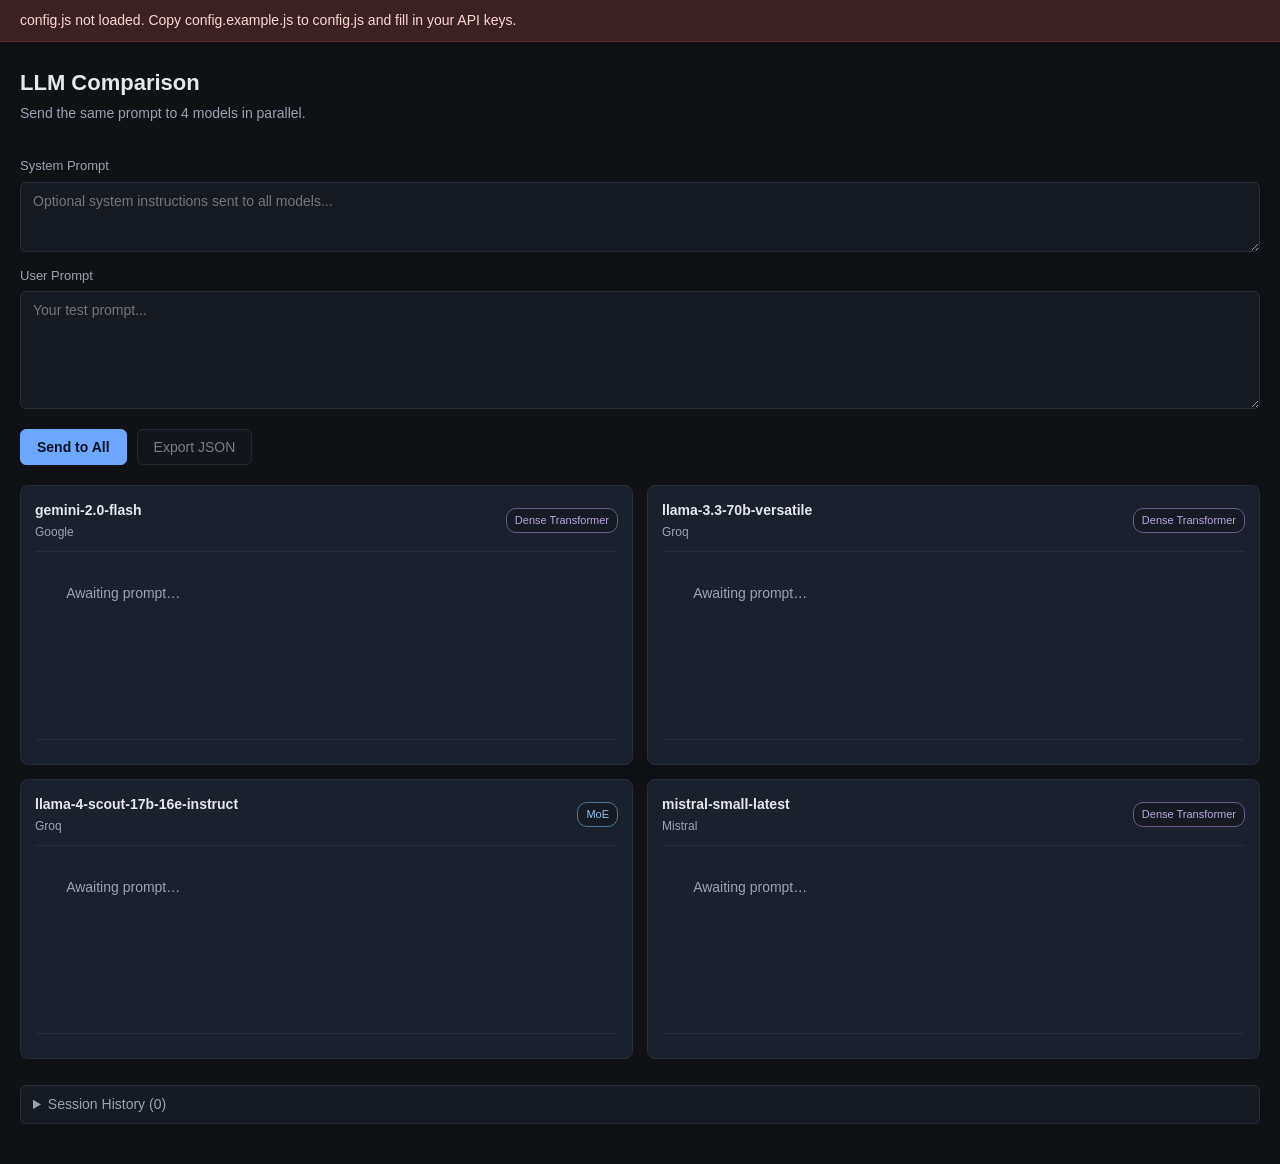
==== index.html @ a9eb1ee5 "claude code" ====
<!DOCTYPE html>
<!-- Serve this through a local server (e.g. VS Code Live Server). Opening as file:// will fail CORS. -->
<html lang="en">
<head>
  <meta charset="UTF-8" />
  <meta name="viewport" content="width=device-width, initial-scale=1.0" />
  <title>LLM Comparison</title>
  <link rel="stylesheet" href="style.css" />
</head>
<body>
  <div id="config-warning" class="config-warning hidden">
    Some API keys are missing in <code>config.js</code>. Fill them in to enable those models.
  </div>

  <header class="app-header">
    <h1>LLM Comparison</h1>
    <p class="subtitle">Send the same prompt to 4 models in parallel.</p>
  </header>

  <main class="container">
    <section class="prompt-area">
      <label for="system-prompt">System Prompt</label>
      <textarea id="system-prompt" rows="3" placeholder="Optional system instructions sent to all models..."></textarea>

      <label for="user-prompt">User Prompt</label>
      <textarea id="user-prompt" rows="6" placeholder="Your test prompt..."></textarea>

      <div class="actions">
        <button id="send-btn" class="primary">Send to All</button>
        <button id="export-btn" class="secondary" disabled>Export JSON</button>
      </div>
    </section>

    <section class="grid" id="response-grid"></section>

    <section class="history">
      <details>
        <summary>Session History (<span id="history-count">0</span>)</summary>
        <ul id="history-list"></ul>
      </details>
    </section>
  </main>

  <script src="config.js"></script>
  <script src="script.js"></script>
</body>
</html>
---- style.css ----
:root {
  --bg: #0f1115;
  --bg-elev: #161a22;
  --bg-card: #1b212c;
  --border: #262d3a;
  --border-strong: #344052;
  --text: #e6e8ee;
  --text-muted: #9aa3b2;
  --accent: #6ea8fe;
  --accent-hover: #8ab8ff;
  --error: #ff6b6b;
  --success: #5dd39e;
  --skeleton: #2a3140;
  --skeleton-shine: #3a4358;
}

* {
  box-sizing: border-box;
}

html, body {
  margin: 0;
  padding: 0;
  background: var(--bg);
  color: var(--text);
  font-family: -apple-system, BlinkMacSystemFont, "Segoe UI", Roboto, Oxygen, Ubuntu, sans-serif;
  font-size: 15px;
  line-height: 1.5;
}

.hidden {
  display: none !important;
}

.config-warning {
  background: #3a2222;
  color: #ffd6d6;
  border-bottom: 1px solid #5a2c2c;
  padding: 10px 20px;
  font-size: 14px;
}

.config-warning code {
  background: rgba(0, 0, 0, 0.3);
  padding: 1px 6px;
  border-radius: 3px;
}

.app-header {
  padding: 24px 20px 8px;
  max-width: 1400px;
  margin: 0 auto;
}

.app-header h1 {
  margin: 0;
  font-size: 22px;
  font-weight: 600;
}

.subtitle {
  margin: 4px 0 0;
  color: var(--text-muted);
  font-size: 14px;
}

.container {
  max-width: 1400px;
  margin: 0 auto;
  padding: 16px 20px 40px;
}

.prompt-area {
  display: flex;
  flex-direction: column;
  gap: 6px;
  margin-bottom: 20px;
}

.prompt-area label {
  font-size: 13px;
  color: var(--text-muted);
  margin-top: 8px;
}

textarea {
  width: 100%;
  background: var(--bg-elev);
  color: var(--text);
  border: 1px solid var(--border);
  border-radius: 6px;
  padding: 10px 12px;
  font-family: inherit;
  font-size: 14px;
  resize: vertical;
}

textarea:focus {
  outline: none;
  border-color: var(--accent);
}

.actions {
  display: flex;
  gap: 10px;
  margin-top: 14px;
}

button {
  cursor: pointer;
  border-radius: 6px;
  padding: 9px 16px;
  font-size: 14px;
  font-family: inherit;
  border: 1px solid var(--border-strong);
  transition: background 0.15s, border-color 0.15s;
}

button:disabled {
  opacity: 0.5;
  cursor: not-allowed;
}

button.primary {
  background: var(--accent);
  color: #0a1024;
  border-color: var(--accent);
  font-weight: 600;
}

button.primary:hover:not(:disabled) {
  background: var(--accent-hover);
  border-color: var(--accent-hover);
}

button.secondary {
  background: var(--bg-elev);
  color: var(--text);
}

button.secondary:hover:not(:disabled) {
  background: var(--bg-card);
  border-color: var(--accent);
}

.grid {
  display: grid;
  grid-template-columns: 1fr 1fr;
  gap: 14px;
}

@media (max-width: 800px) {
  .grid {
    grid-template-columns: 1fr;
  }
}

.card {
  background: var(--bg-card);
  border: 1px solid var(--border);
  border-radius: 8px;
  padding: 14px;
  display: flex;
  flex-direction: column;
  min-height: 280px;
}

.card-header {
  display: flex;
  justify-content: space-between;
  align-items: center;
  gap: 8px;
  margin-bottom: 10px;
  padding-bottom: 10px;
  border-bottom: 1px solid var(--border);
}

.card-title {
  display: flex;
  flex-direction: column;
  gap: 2px;
  min-width: 0;
}

.card-model {
  font-size: 14px;
  font-weight: 600;
  white-space: nowrap;
  overflow: hidden;
  text-overflow: ellipsis;
}

.card-provider {
  font-size: 12px;
  color: var(--text-muted);
}

.badge {
  font-size: 11px;
  padding: 3px 8px;
  border-radius: 10px;
  background: var(--bg-elev);
  border: 1px solid var(--border-strong);
  color: var(--text-muted);
  white-space: nowrap;
  flex-shrink: 0;
}

.badge.moe {
  border-color: #4a7a9c;
  color: #8fc1e8;
}

.badge.dense {
  border-color: #6a5a8c;
  color: #b9a8e0;
}

.card-body {
  flex: 1;
  max-height: 380px;
  overflow-y: auto;
  font-size: 14px;
  white-space: pre-wrap;
  word-wrap: break-word;
}

.card-body.error {
  color: var(--error);
}

.card-footer {
  margin-top: 10px;
  padding-top: 10px;
  border-top: 1px solid var(--border);
  font-size: 12px;
  color: var(--text-muted);
  display: flex;
  justify-content: space-between;
}

.skeleton {
  display: flex;
  flex-direction: column;
  gap: 8px;
}

.skeleton-line {
  height: 12px;
  border-radius: 4px;
  background: linear-gradient(90deg, var(--skeleton) 0%, var(--skeleton-shine) 50%, var(--skeleton) 100%);
  background-size: 200% 100%;
  animation: shine 1.4s infinite;
}

.skeleton-line:nth-child(1) { width: 90%; }
.skeleton-line:nth-child(2) { width: 75%; }
.skeleton-line:nth-child(3) { width: 95%; }
.skeleton-line:nth-child(4) { width: 60%; }
.skeleton-line:nth-child(5) { width: 80%; }

@keyframes shine {
  0% { background-position: 200% 0; }
  100% { background-position: -200% 0; }
}

.history {
  margin-top: 26px;
}

.history details {
  background: var(--bg-elev);
  border: 1px solid var(--border);
  border-radius: 6px;
  padding: 8px 12px;
}

.history summary {
  cursor: pointer;
  font-size: 14px;
  color: var(--text-muted);
  user-select: none;
}

.history summary:hover {
  color: var(--text);
}

#history-list {
  list-style: none;
  margin: 10px 0 4px;
  padding: 0;
  display: flex;
  flex-direction: column;
  gap: 6px;
}

.history-item {
  background: var(--bg-card);
  border: 1px solid var(--border);
  border-radius: 5px;
  padding: 8px 10px;
  cursor: pointer;
  font-size: 13px;
  transition: border-color 0.15s;
}

.history-item:hover {
  border-color: var(--accent);
}

.history-prompt {
  color: var(--text);
  margin-bottom: 4px;
  white-space: nowrap;
  overflow: hidden;
  text-overflow: ellipsis;
}

.history-meta {
  color: var(--text-muted);
  font-size: 12px;
  display: flex;
  gap: 10px;
}

.tag-ok {
  color: var(--success);
}

.tag-fail {
  color: var(--error);
}
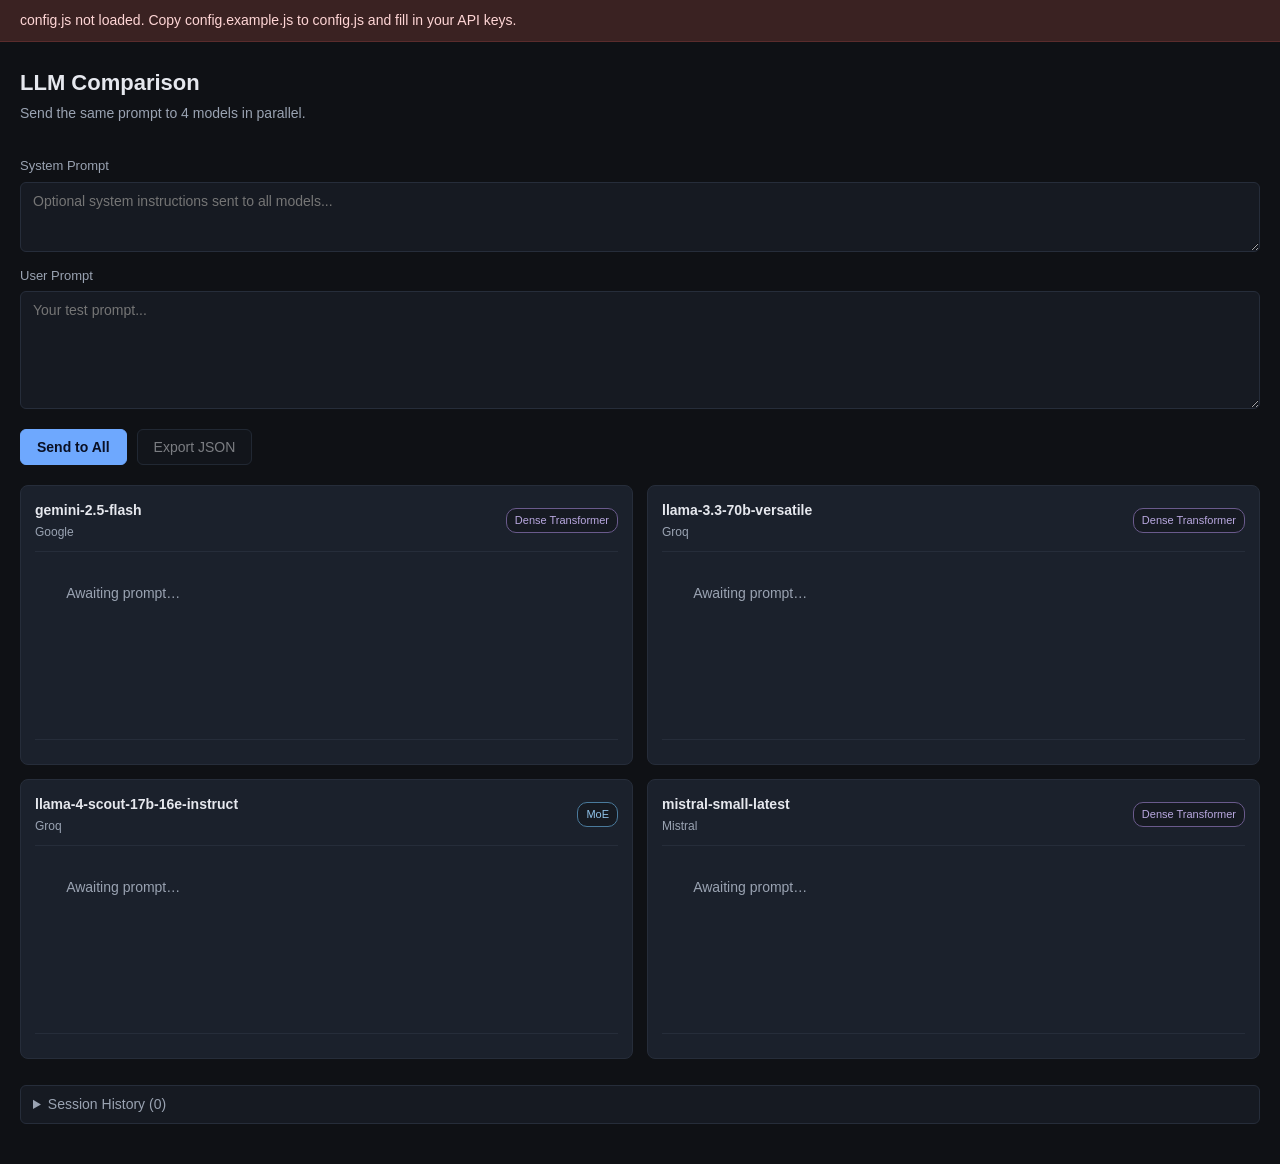
==== commit 3e7265a8: "added comments" ====
--- a/index.html
+++ b/index.html
@@ -1,5 +1,14 @@
 <!DOCTYPE html>
-<!-- Serve this through a local server (e.g. VS Code Live Server). Opening as file:// will fail CORS. -->
+<!--
+  LLM Comparison Interface
+
+  Sends the same system + user prompt to four LLMs in parallel and shows their
+  responses side by side.
+
+  IMPORTANT: Serve this through a local server (e.g. VS Code Live Server).
+  Opening as file:// will fail because browsers block fetch() on file URLs and
+  the API responses depend on CORS, which file:// doesn't satisfy.
+-->
 <html lang="en">
 <head>
   <meta charset="UTF-8" />
@@ -8,31 +17,40 @@
   <link rel="stylesheet" href="style.css" />
 </head>
 <body>
+  <!-- Banner shown only if config.js is missing keys. Toggled by validateConfig() in script.js. -->
   <div id="config-warning" class="config-warning hidden">
     Some API keys are missing in <code>config.js</code>. Fill them in to enable those models.
   </div>
 
+  <!-- Page title and subtitle. -->
   <header class="app-header">
     <h1>LLM Comparison</h1>
     <p class="subtitle">Send the same prompt to 4 models in parallel.</p>
   </header>
 
   <main class="container">
+    <!-- Prompt inputs and action buttons. -->
     <section class="prompt-area">
+      <!-- System prompt: shapes the model's role/tone. Optional. -->
       <label for="system-prompt">System Prompt</label>
       <textarea id="system-prompt" rows="3" placeholder="Optional system instructions sent to all models..."></textarea>
 
+      <!-- User prompt: the actual question/task. Required. -->
       <label for="user-prompt">User Prompt</label>
       <textarea id="user-prompt" rows="6" placeholder="Your test prompt..."></textarea>
 
       <div class="actions">
+        <!-- Fires all four model requests via Promise.all. -->
         <button id="send-btn" class="primary">Send to All</button>
+        <!-- Disabled until at least one run has completed. Downloads lastRun as JSON. -->
         <button id="export-btn" class="secondary" disabled>Export JSON</button>
       </div>
     </section>
 
+    <!-- Response grid: one card per model, populated by buildGrid() in script.js. -->
     <section class="grid" id="response-grid"></section>
 
+    <!-- Collapsible session history. Each click on an item restores that run. -->
     <section class="history">
       <details>
         <summary>Session History (<span id="history-count">0</span>)</summary>
@@ -41,6 +59,10 @@
     </section>
   </main>
 
+  <!--
+    Load order matters: config.js defines the global CONFIG object that
+    script.js reads on DOMContentLoaded, so it must come first.
+  -->
   <script src="config.js"></script>
   <script src="script.js"></script>
 </body>
--- a/style.css
+++ b/style.css
@@ -1,23 +1,32 @@
+/* ============================================================================
+   THEME VARIABLES
+   
+   All colors live here so the whole UI can be re-themed by editing one block.
+   The app is dark-mode-only; if you want a light theme, override these vars
+   inside a `@media (prefers-color-scheme: light)` block.
+   ========================================================================== */
 :root {
-  --bg: #0f1115;
-  --bg-elev: #161a22;
-  --bg-card: #1b212c;
-  --border: #262d3a;
-  --border-strong: #344052;
+  --bg: #0f1115;             /* page background */
+  --bg-elev: #161a22;        /* slightly elevated surfaces (textareas, history) */
+  --bg-card: #1b212c;        /* response cards */
+  --border: #262d3a;         /* default border */
+  --border-strong: #344052;  /* hover/focus borders */
   --text: #e6e8ee;
   --text-muted: #9aa3b2;
-  --accent: #6ea8fe;
+  --accent: #6ea8fe;         /* primary button + focus ring */
   --accent-hover: #8ab8ff;
   --error: #ff6b6b;
   --success: #5dd39e;
-  --skeleton: #2a3140;
-  --skeleton-shine: #3a4358;
-}
-
+  --skeleton: #2a3140;       /* base color of skeleton bars */
+  --skeleton-shine: #3a4358; /* highlight band that sweeps across them */
+}
+
+/* Reset: predictable box sizing across the whole tree. */
 * {
   box-sizing: border-box;
 }
 
+/* Body baseline: fonts, colors, line-height. */
 html, body {
   margin: 0;
   padding: 0;
@@ -28,10 +37,15 @@
   line-height: 1.5;
 }
 
+/* Utility class — added/removed by JS to show/hide elements. */
 .hidden {
   display: none !important;
 }
 
+/* ============================================================================
+   CONFIG WARNING BANNER
+   Shown only when API keys are missing. Toggled via .hidden in script.js.
+   ========================================================================== */
 .config-warning {
   background: #3a2222;
   color: #ffd6d6;
@@ -46,6 +60,9 @@
   border-radius: 3px;
 }
 
+/* ============================================================================
+   HEADER + LAYOUT CONTAINER
+   ========================================================================== */
 .app-header {
   padding: 24px 20px 8px;
   max-width: 1400px;
@@ -70,6 +87,9 @@
   padding: 16px 20px 40px;
 }
 
+/* ============================================================================
+   PROMPT INPUTS
+   ========================================================================== */
 .prompt-area {
   display: flex;
   flex-direction: column;
@@ -92,7 +112,7 @@
   padding: 10px 12px;
   font-family: inherit;
   font-size: 14px;
-  resize: vertical;
+  resize: vertical; /* allow vertical drag, but not horizontal */
 }
 
 textarea:focus {
@@ -100,6 +120,11 @@
   border-color: var(--accent);
 }
 
+/* ============================================================================
+   BUTTONS
+   .primary = Send to All (filled accent)
+   .secondary = Export JSON (outlined)
+   ========================================================================== */
 .actions {
   display: flex;
   gap: 10px;
@@ -143,6 +168,10 @@
   border-color: var(--accent);
 }
 
+/* ============================================================================
+   RESPONSE GRID
+   2x2 on wide screens, collapses to a single column under 800px.
+   ========================================================================== */
 .grid {
   display: grid;
   grid-template-columns: 1fr 1fr;
@@ -155,6 +184,11 @@
   }
 }
 
+/* ============================================================================
+   CARD
+   One per model. Header shows name + provider + architecture badge; body holds
+   the response (or skeleton/error); footer shows OK/Failed status and timing.
+   ========================================================================== */
 .card {
   background: var(--bg-card);
   border: 1px solid var(--border);
@@ -179,7 +213,7 @@
   display: flex;
   flex-direction: column;
   gap: 2px;
-  min-width: 0;
+  min-width: 0; /* allows overflow ellipsis on flex child */
 }
 
 .card-model {
@@ -195,6 +229,7 @@
   color: var(--text-muted);
 }
 
+/* Architecture badge — color-coded by .moe / .dense modifier. */
 .badge {
   font-size: 11px;
   padding: 3px 8px;
@@ -216,12 +251,13 @@
   color: #b9a8e0;
 }
 
+/* Card body: scrollable, preserves whitespace from the model output. */
 .card-body {
   flex: 1;
   max-height: 380px;
   overflow-y: auto;
   font-size: 14px;
-  white-space: pre-wrap;
+  white-space: pre-wrap; /* preserve newlines but wrap long lines */
   word-wrap: break-word;
 }
 
@@ -229,6 +265,7 @@
   color: var(--error);
 }
 
+/* Card footer: status + elapsed time, on opposite ends. */
 .card-footer {
   margin-top: 10px;
   padding-top: 10px;
@@ -239,6 +276,11 @@
   justify-content: space-between;
 }
 
+/* ============================================================================
+   SKELETON LOADER
+   Shimmer animation: a brighter band slides across a dim base via animated
+   background-position. Each line gets a slightly different width for variety.
+   ========================================================================== */
 .skeleton {
   display: flex;
   flex-direction: column;
@@ -248,11 +290,14 @@
 .skeleton-line {
   height: 12px;
   border-radius: 4px;
+  /* Three-stop gradient: dim → bright → dim. We animate background-position
+     to slide the bright band from right to left across the bar. */
   background: linear-gradient(90deg, var(--skeleton) 0%, var(--skeleton-shine) 50%, var(--skeleton) 100%);
   background-size: 200% 100%;
   animation: shine 1.4s infinite;
 }
 
+/* Vary widths so the skeleton looks like real paragraph text, not a table. */
 .skeleton-line:nth-child(1) { width: 90%; }
 .skeleton-line:nth-child(2) { width: 75%; }
 .skeleton-line:nth-child(3) { width: 95%; }
@@ -260,10 +305,14 @@
 .skeleton-line:nth-child(5) { width: 80%; }
 
 @keyframes shine {
-  0% { background-position: 200% 0; }
+  0%   { background-position: 200% 0; }
   100% { background-position: -200% 0; }
 }
 
+/* ============================================================================
+   SESSION HISTORY
+   <details>/<summary> for native collapse, with custom items underneath.
+   ========================================================================== */
 .history {
   margin-top: 26px;
 }
@@ -295,6 +344,7 @@
   gap: 6px;
 }
 
+/* Individual history item — clickable, restores that run on click. */
 .history-item {
   background: var(--bg-card);
   border: 1px solid var(--border);
@@ -309,6 +359,7 @@
   border-color: var(--accent);
 }
 
+/* Truncated user prompt preview (full text lives in JS state). */
 .history-prompt {
   color: var(--text);
   margin-bottom: 4px;
@@ -324,6 +375,7 @@
   gap: 10px;
 }
 
+/* Status tags reused in card footers and history rows. */
 .tag-ok {
   color: var(--success);
 }
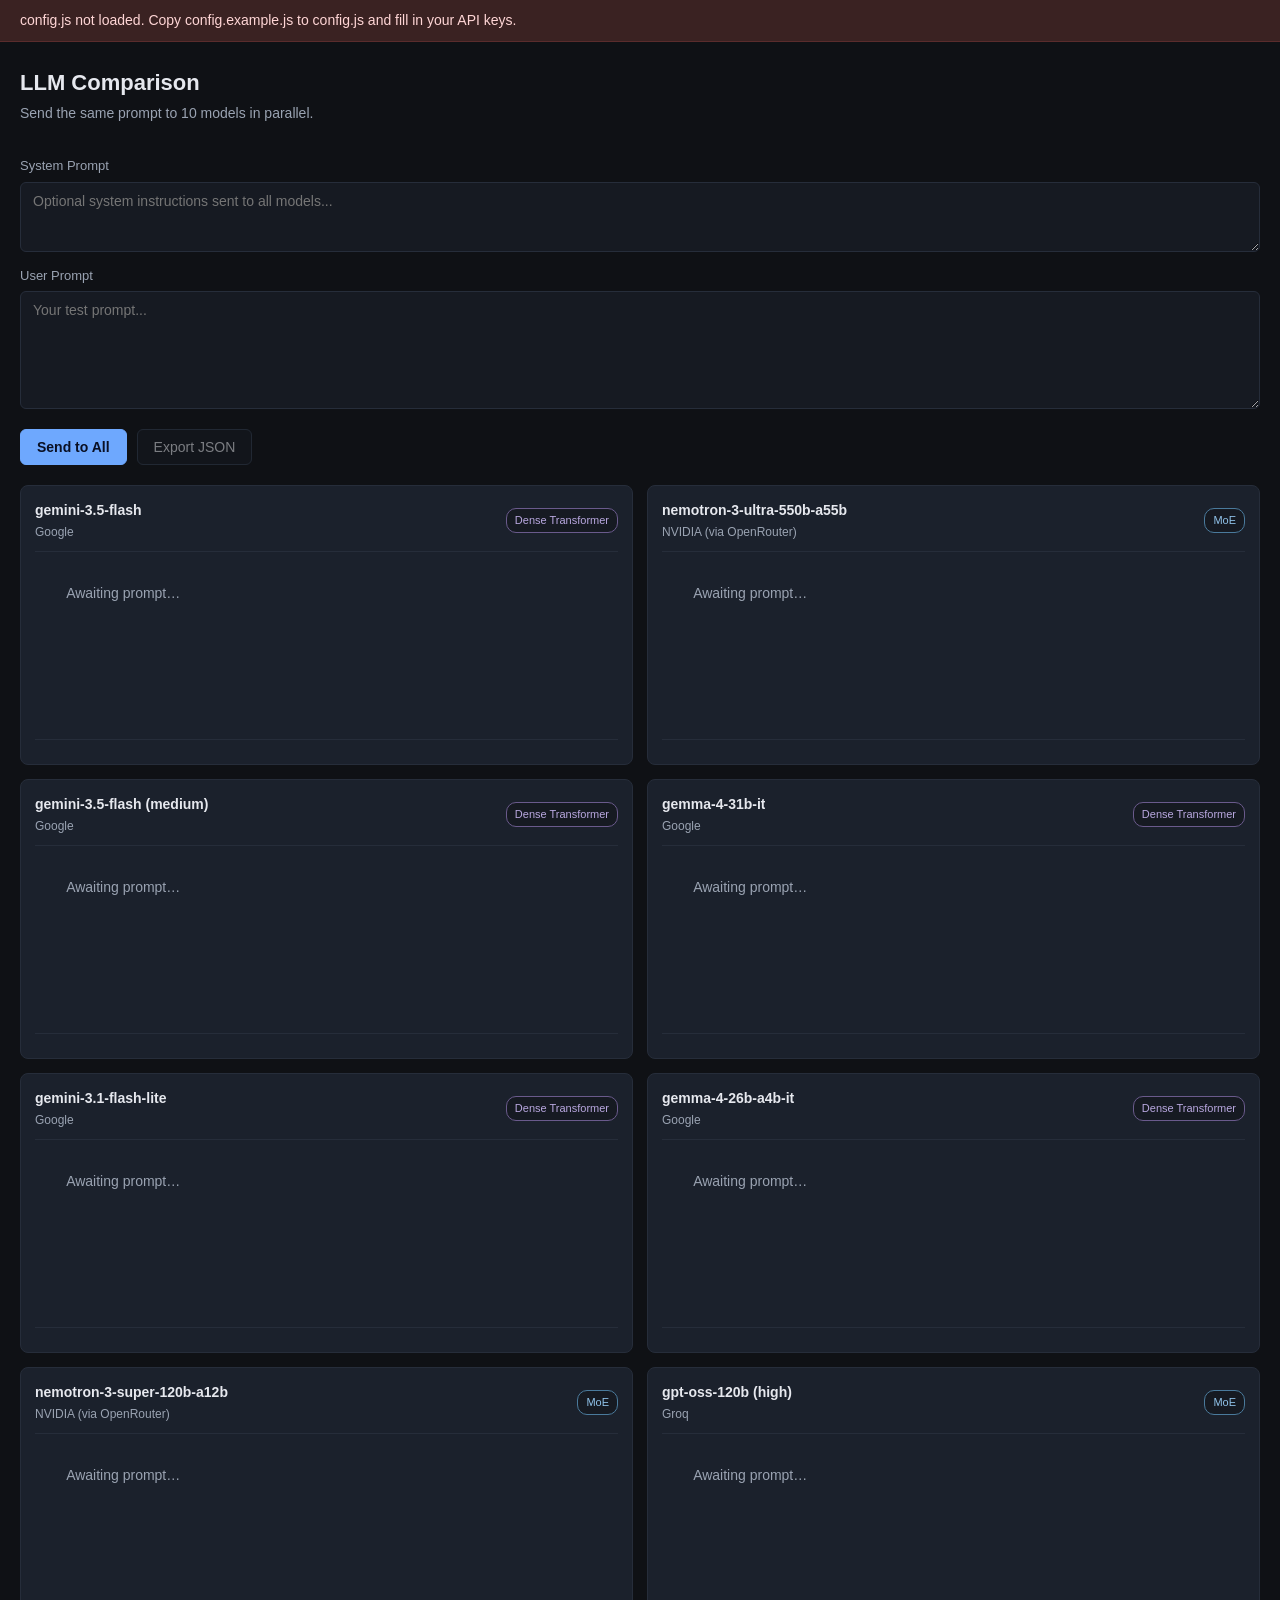
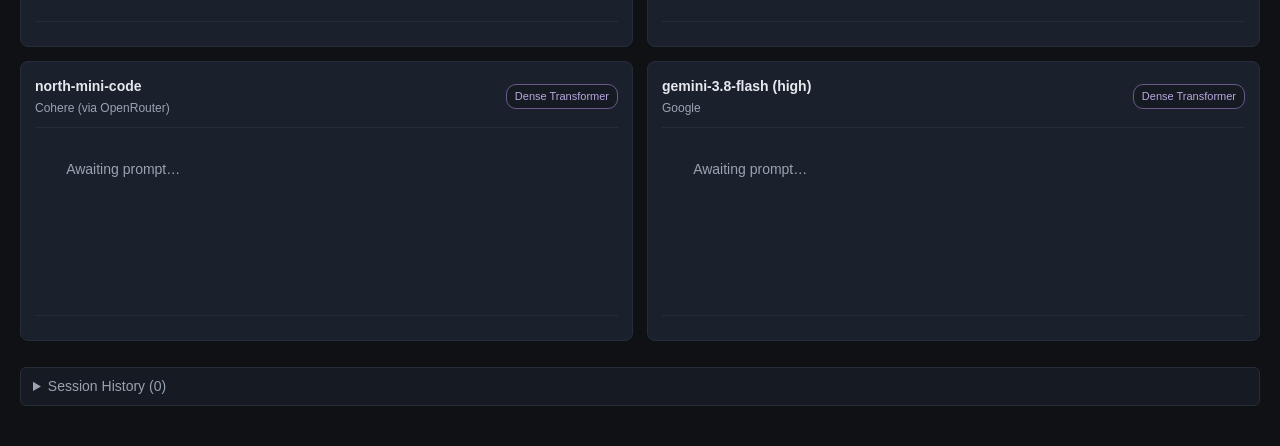
==== commit 88cab8b6: "stage 1 things" ====
--- a/index.html
+++ b/index.html
@@ -2,8 +2,8 @@
 <!--
   LLM Comparison Interface
 
-  Sends the same system + user prompt to four LLMs in parallel and shows their
-  responses side by side.
+  Sends the same system + user prompt to 10 LLMs (across 6 providers) in
+  parallel and shows their responses side by side.
 
   IMPORTANT: Serve this through a local server (e.g. VS Code Live Server).
   Opening as file:// will fail because browsers block fetch() on file URLs and
@@ -25,7 +25,7 @@
   <!-- Page title and subtitle. -->
   <header class="app-header">
     <h1>LLM Comparison</h1>
-    <p class="subtitle">Send the same prompt to 4 models in parallel.</p>
+    <p class="subtitle">Send the same prompt to 10 models in parallel.</p>
   </header>
 
   <main class="container">
@@ -40,7 +40,7 @@
       <textarea id="user-prompt" rows="6" placeholder="Your test prompt..."></textarea>
 
       <div class="actions">
-        <!-- Fires all four model requests via Promise.all. -->
+        <!-- Fires all model requests via Promise.all. -->
         <button id="send-btn" class="primary">Send to All</button>
         <!-- Disabled until at least one run has completed. Downloads lastRun as JSON. -->
         <button id="export-btn" class="secondary" disabled>Export JSON</button>
--- a/style.css
+++ b/style.css
@@ -17,6 +17,7 @@
   --accent-hover: #8ab8ff;
   --error: #ff6b6b;
   --success: #5dd39e;
+  --warn: #f0b429;           /* CORS/network-blocked status */
   --skeleton: #2a3140;       /* base color of skeleton bars */
   --skeleton-shine: #3a4358; /* highlight band that sweeps across them */
 }
@@ -383,3 +384,10 @@
 .tag-fail {
   color: var(--error);
 }
+
+/* Distinct from .tag-fail: fetch() never got an HTTP response back at all,
+   which usually means the browser blocked the request (CORS) rather than
+   the provider returning an error. */
+.tag-cors {
+  color: var(--warn);
+}
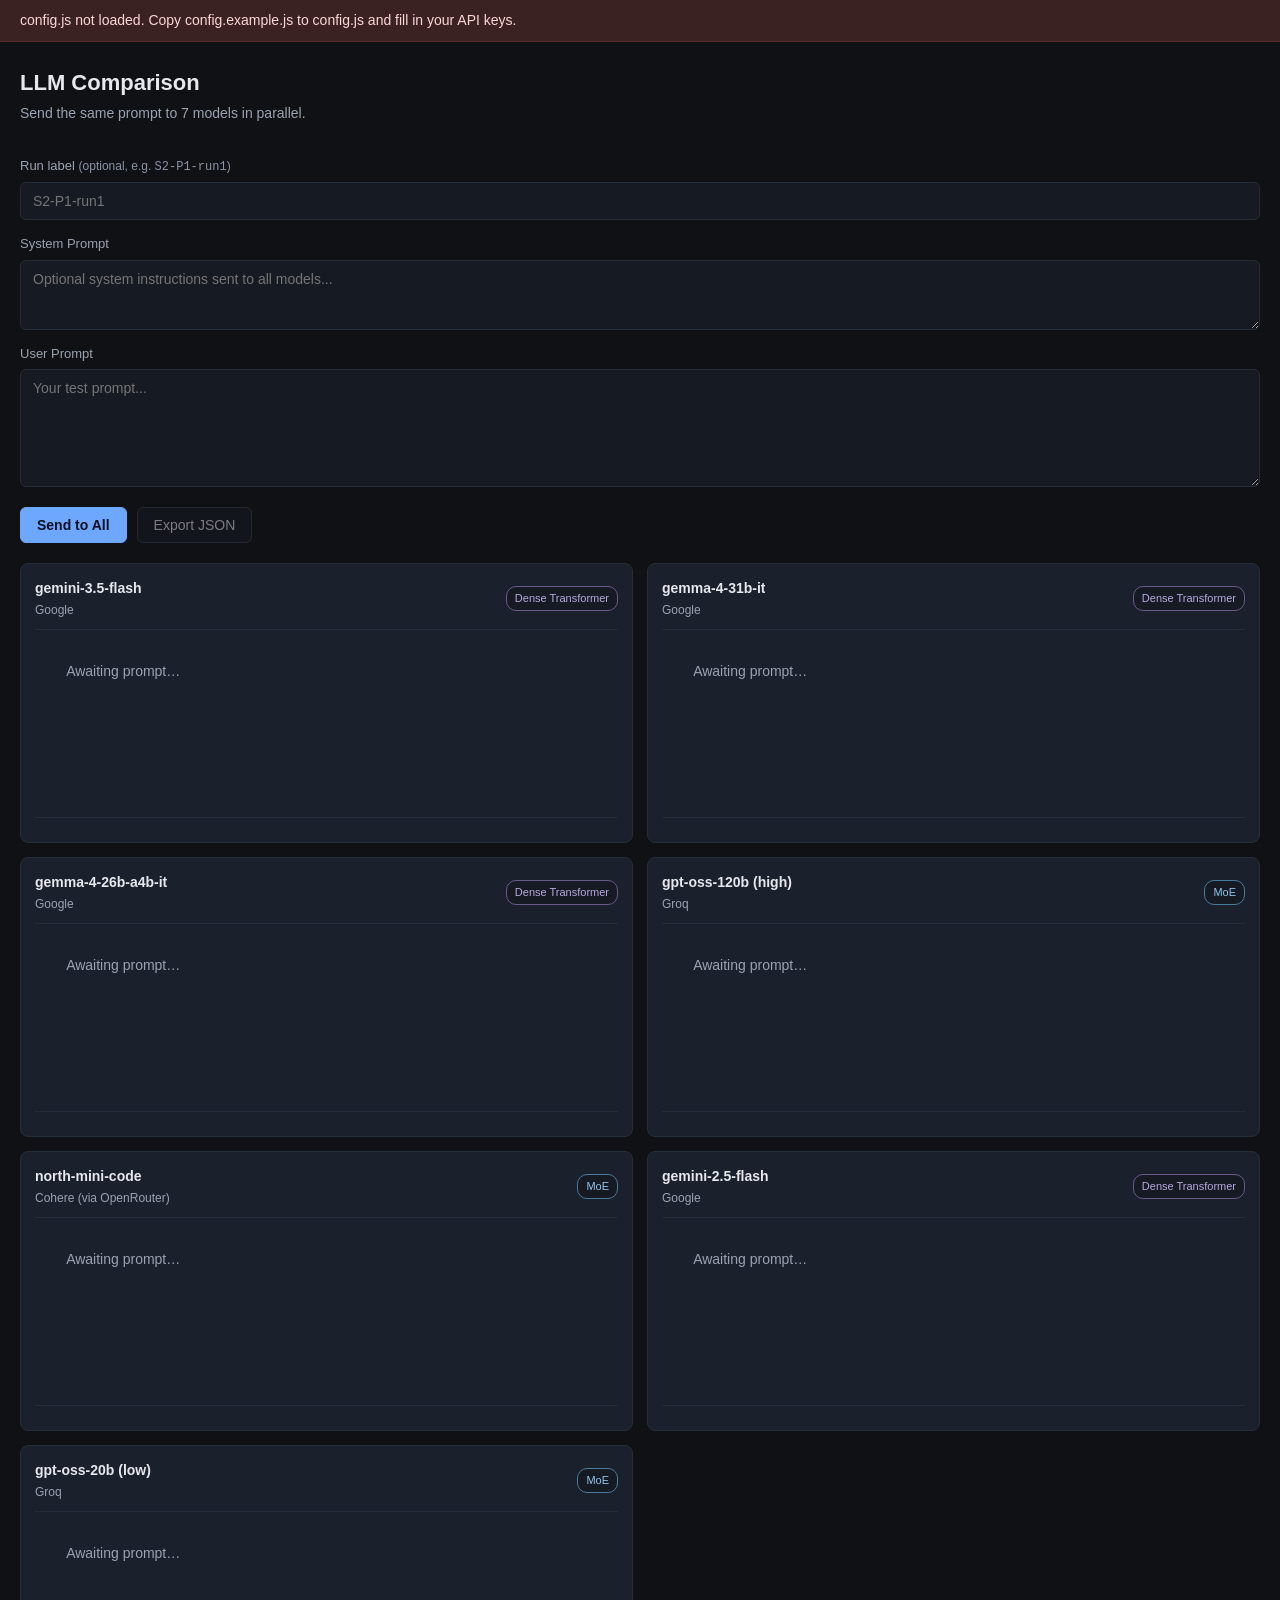
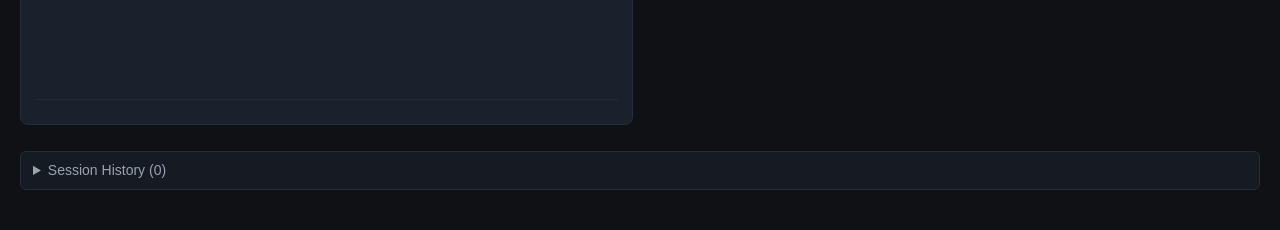
==== commit a39388f5: "Stage 2 prep" ====
--- a/index.html
+++ b/index.html
@@ -2,8 +2,8 @@
 <!--
   LLM Comparison Interface
 
-  Sends the same system + user prompt to 10 LLMs (across 6 providers) in
-  parallel and shows their responses side by side.
+  Sends the same system + user prompt to the 7 Stage 1 v1.0 candidate models
+  (Google, Groq, OpenRouter) in parallel and shows their responses side by side.
 
   IMPORTANT: Serve this through a local server (e.g. VS Code Live Server).
   Opening as file:// will fail because browsers block fetch() on file URLs and
@@ -25,12 +25,18 @@
   <!-- Page title and subtitle. -->
   <header class="app-header">
     <h1>LLM Comparison</h1>
-    <p class="subtitle">Send the same prompt to 10 models in parallel.</p>
+    <p class="subtitle">Send the same prompt to 7 models in parallel.</p>
   </header>
 
   <main class="container">
     <!-- Prompt inputs and action buttons. -->
     <section class="prompt-area">
+      <!-- Run label: identifies this run in the export (e.g. S2-P1-run1 for
+           Stage 2). Optional, but fill it in for Stage 2 / formal evaluation so
+           each exported file identifies itself. -->
+      <label for="run-label">Run label <span class="hint">(optional, e.g. <code>S2-P1-run1</code>)</span></label>
+      <input id="run-label" type="text" placeholder="S2-P1-run1" />
+
       <!-- System prompt: shapes the model's role/tone. Optional. -->
       <label for="system-prompt">System Prompt</label>
       <textarea id="system-prompt" rows="3" placeholder="Optional system instructions sent to all models..."></textarea>
--- a/style.css
+++ b/style.css
@@ -104,7 +104,9 @@
   margin-top: 8px;
 }
 
-textarea {
+/* Run-label input (added 2026-09-16): same look as the textareas, one line. */
+textarea,
+input[type="text"] {
   width: 100%;
   background: var(--bg-elev);
   color: var(--text);
@@ -116,7 +118,8 @@
   resize: vertical; /* allow vertical drag, but not horizontal */
 }
 
-textarea:focus {
+textarea:focus,
+input[type="text"]:focus {
   outline: none;
   border-color: var(--accent);
 }
@@ -391,3 +394,10 @@
 .tag-cors {
   color: var(--warn);
 }
+
+/* Inline hint text next to a label (e.g. the run-label example). */
+.prompt-area label .hint {
+  font-weight: 400;
+  color: var(--text-dim, #8b93a7);
+  font-size: 12px;
+}
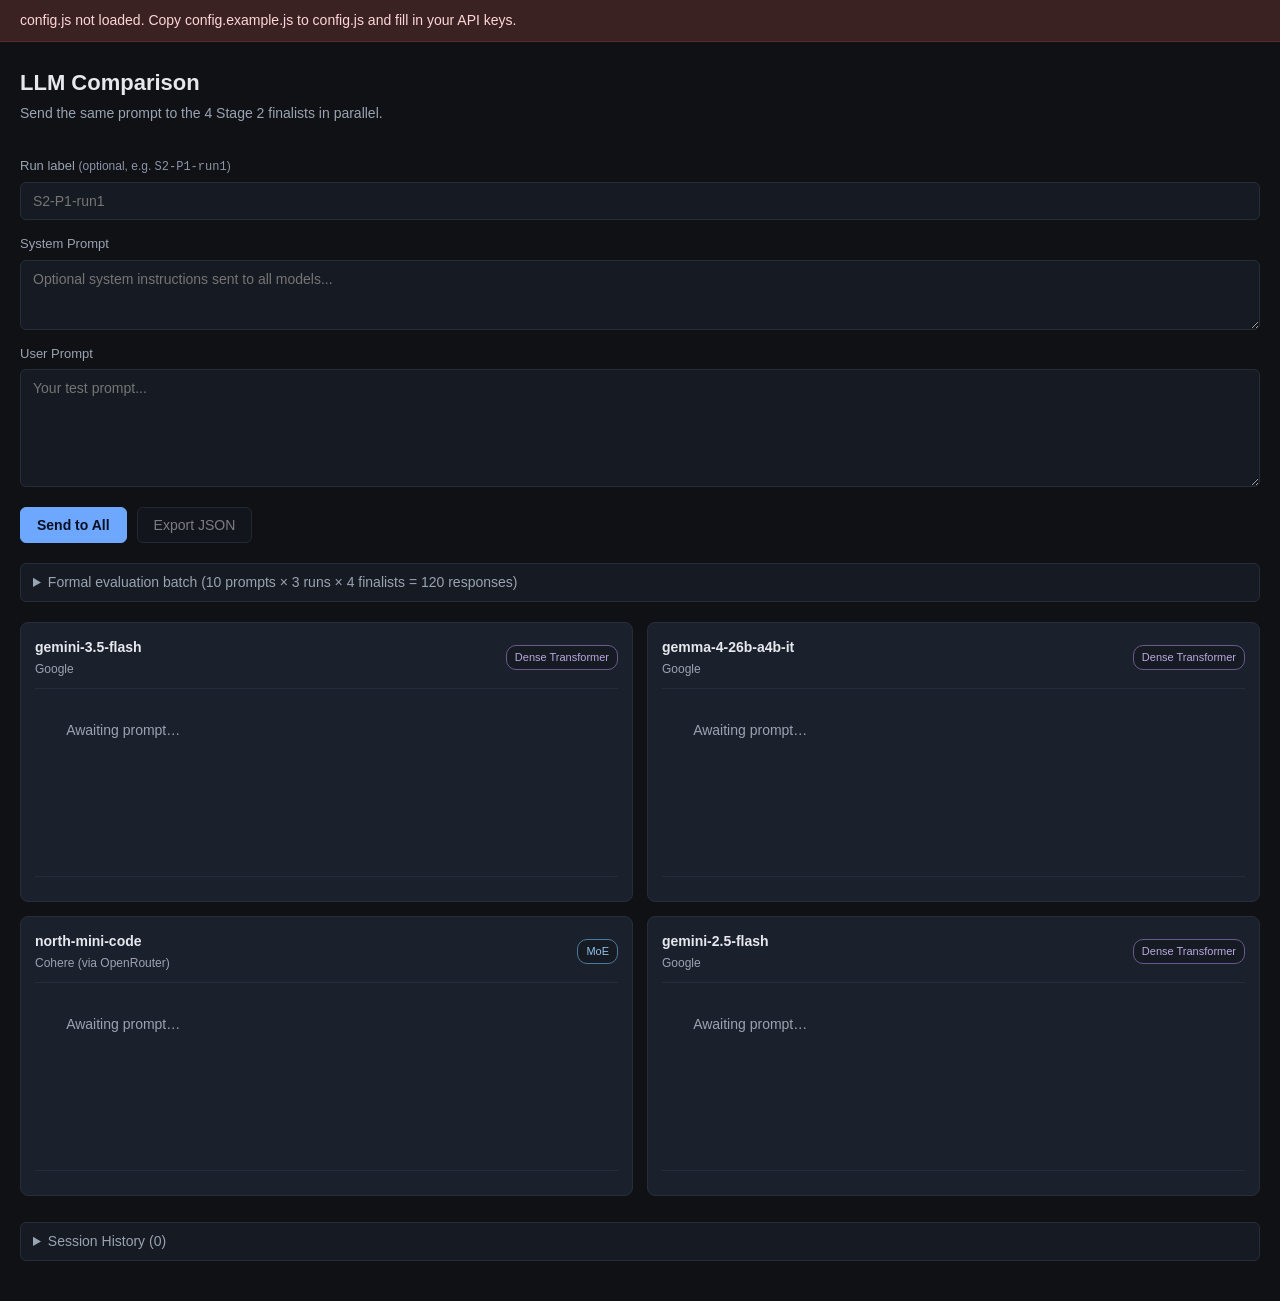
==== commit 35f5fd1c: "llm eval (not yet done)" ====
--- a/index.html
+++ b/index.html
@@ -2,8 +2,8 @@
 <!--
   LLM Comparison Interface
 
-  Sends the same system + user prompt to the 7 Stage 1 v1.0 candidate models
-  (Google, Groq, OpenRouter) in parallel and shows their responses side by side.
+  Sends the same system + user prompt to the 4 Stage 2 finalist models
+  (Google, OpenRouter) in parallel and shows their responses side by side.
 
   IMPORTANT: Serve this through a local server (e.g. VS Code Live Server).
   Opening as file:// will fail because browsers block fetch() on file URLs and
@@ -25,7 +25,7 @@
   <!-- Page title and subtitle. -->
   <header class="app-header">
     <h1>LLM Comparison</h1>
-    <p class="subtitle">Send the same prompt to 7 models in parallel.</p>
+    <p class="subtitle">Send the same prompt to the 4 Stage 2 finalists in parallel.</p>
   </header>
 
   <main class="container">
@@ -53,6 +53,27 @@
       </div>
     </section>
 
+    <!-- Stage 3 formal-evaluation batch (batch.js): loops the same "Send to All"
+         over the 10 D.5 prompts x 3 runs (30 sends, 120 responses) and writes each
+         export into the chosen stage3-evidence folder. -->
+    <section class="batch">
+      <details>
+        <summary>Formal evaluation batch (10 prompts × 3 runs × 4 finalists = 120 responses)</summary>
+        <p class="hint">Uses the same Send to All as above, with prompts from <code>stage3/prompts.json</code>. Each of the 30 sends is exported to <code>exports/</code> inside the folder you choose, with a running <code>RUN-LOG.md</code>. If it pauses (quota, stop, error), run it again and it resumes from what is already in that folder.</p>
+        <div class="actions">
+          <button id="batch-folder-btn" class="secondary">Choose stage3-evidence folder…</button>
+          <label for="batch-delay" class="inline">Gap between sends (s)</label>
+          <input id="batch-delay" type="number" min="0" value="20" />
+        </div>
+        <p id="batch-folder-label" class="hint">No folder chosen.</p>
+        <div class="actions">
+          <button id="batch-start-btn" class="primary">Start / resume batch</button>
+          <button id="batch-stop-btn" class="secondary" disabled>Stop after this send</button>
+        </div>
+        <pre id="batch-log" class="batch-log"></pre>
+      </details>
+    </section>
+
     <!-- Response grid: one card per model, populated by buildGrid() in script.js. -->
     <section class="grid" id="response-grid"></section>
 
@@ -71,5 +92,6 @@
   -->
   <script src="config.js"></script>
   <script src="script.js"></script>
+  <script src="batch.js"></script>
 </body>
 </html>
--- a/style.css
+++ b/style.css
@@ -401,3 +401,62 @@
   color: var(--text-dim, #8b93a7);
   font-size: 12px;
 }
+
+/* ============================================================================
+   STAGE 3 BATCH (added 2026-09-25) — collapsible panel above the grid, styled
+   like the session history panel. Logic lives in batch.js.
+   ========================================================================== */
+.batch {
+  margin-bottom: 20px;
+}
+
+.batch details {
+  background: var(--bg-elev);
+  border: 1px solid var(--border);
+  border-radius: 6px;
+  padding: 8px 12px;
+}
+
+.batch summary {
+  cursor: pointer;
+  font-size: 14px;
+  color: var(--text-muted);
+  user-select: none;
+}
+
+.batch summary:hover {
+  color: var(--text);
+}
+
+.batch .hint {
+  font-size: 13px;
+  color: var(--text-muted);
+  margin: 10px 0 6px;
+}
+
+.batch label.inline {
+  font-size: 13px;
+  color: var(--text-muted);
+  align-self: center;
+}
+
+.batch input[type="number"] {
+  width: 70px;
+  padding: 6px 8px;
+  background: var(--bg);
+  color: var(--text);
+  border: 1px solid var(--border);
+  border-radius: 6px;
+}
+
+.batch-log {
+  margin: 10px 0 4px;
+  max-height: 260px;
+  overflow: auto;
+  padding: 8px 10px;
+  background: var(--bg);
+  border: 1px solid var(--border);
+  border-radius: 6px;
+  font-size: 12px;
+  white-space: pre-wrap;
+}
